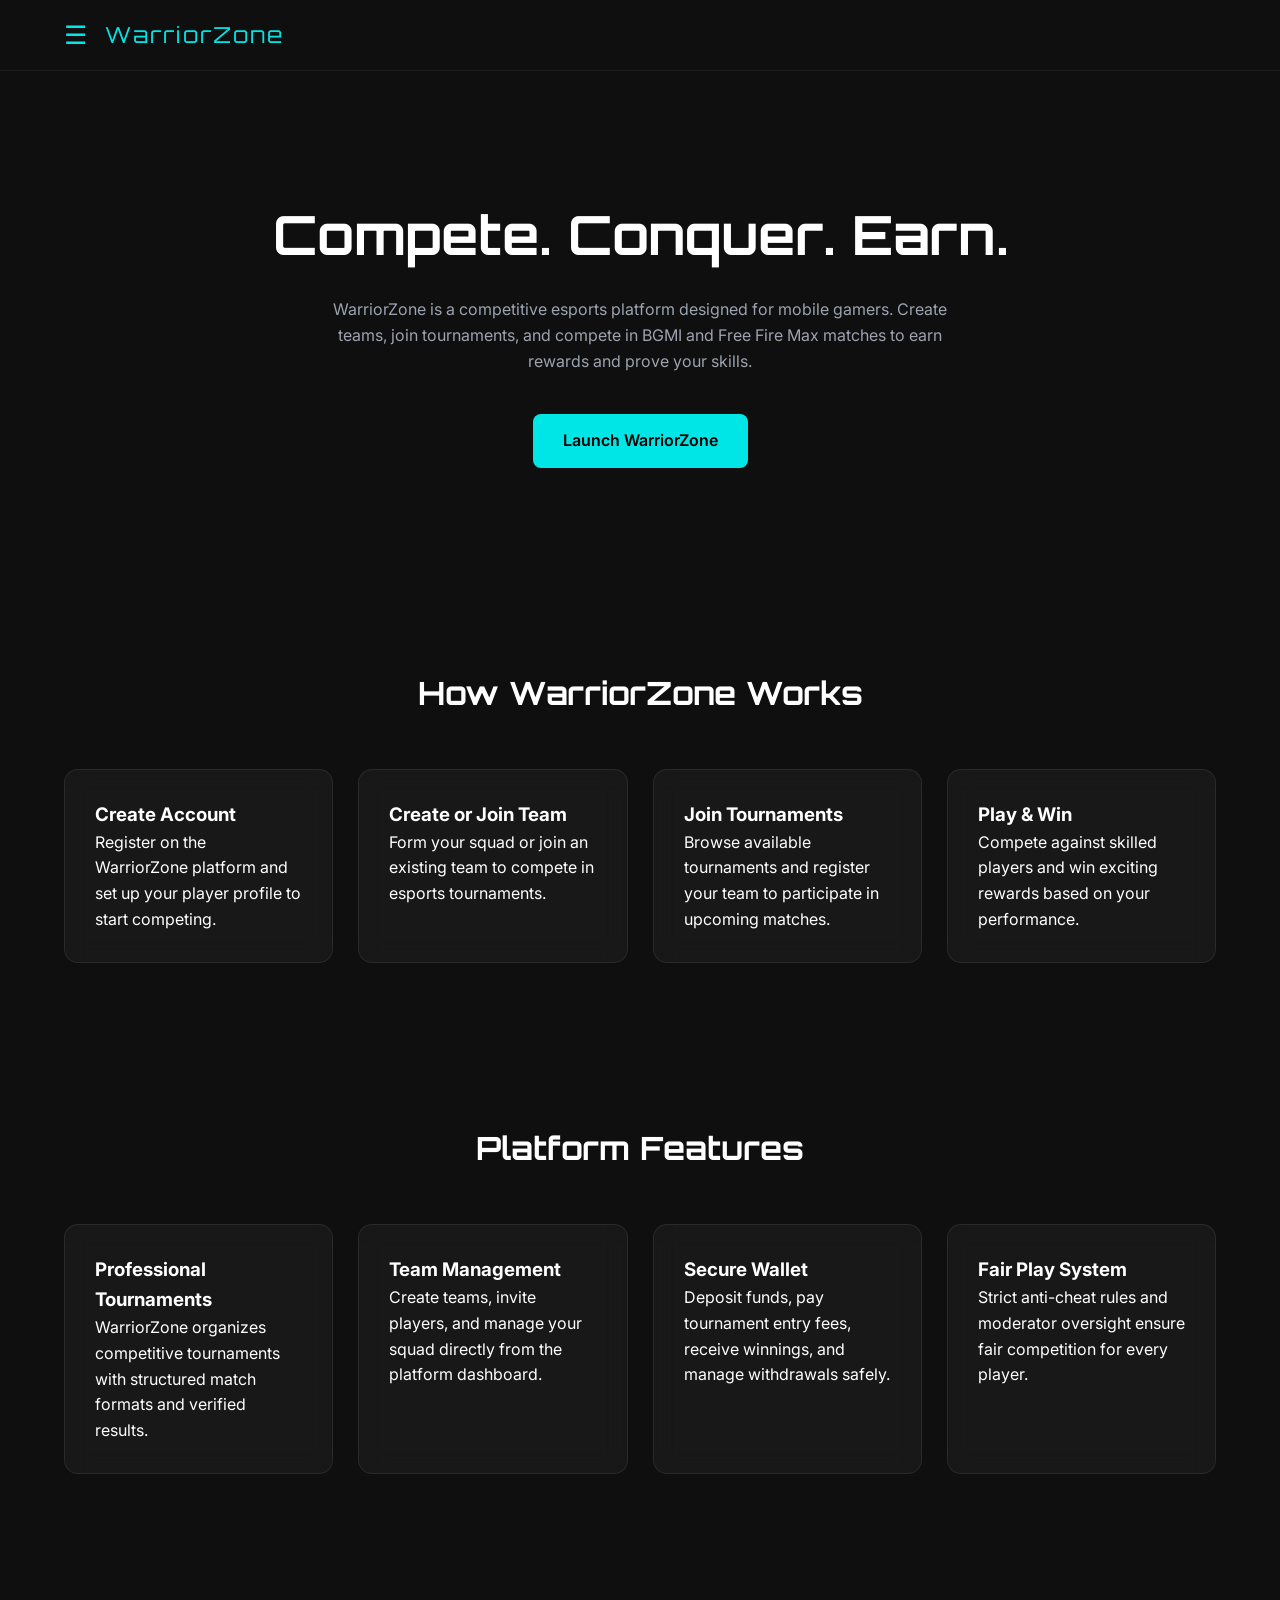
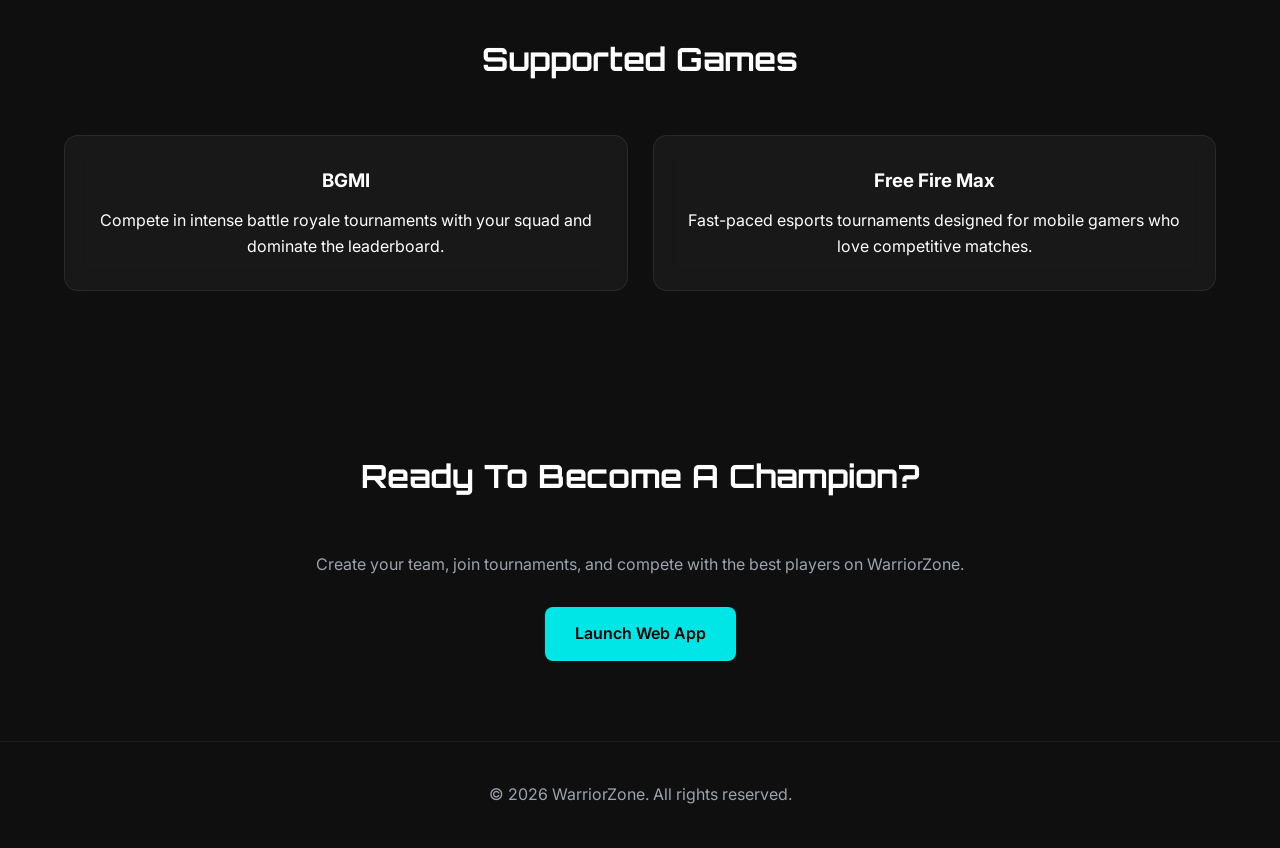
==== index.html @ e6193205 "Initial WarriorZone landing website" ====
<!DOCTYPE html>
<html lang="en">

<head>

<meta charset="UTF-8">
<meta name="viewport" content="width=device-width, initial-scale=1.0">

<title>WarriorZone | Compete. Conquer. Earn.</title>

<link rel="stylesheet" href="css/styles.css">

</head>


<body>


<!-- SIDEBAR -->

<div class="sidebar">

<a href="index.html">Home</a>
<a href="pages/about.html">About</a>
<a href="pages/how-it-works.html">How It Works</a>
<a href="pages/features.html">Features</a>
<a href="pages/games.html">Games</a>
<a href="pages/wallet.html">Wallet</a>
<a href="pages/support.html">Support</a>
<a href="pages/fairplay.html">Fair Play</a>
<a href="pages/terms.html">Terms</a>
<a href="pages/privacy.html">Privacy</a>

</div>



<!-- NAVBAR -->

<nav class="navbar">

<div class="container nav-inner">

<div class="hamburger">&#9776;</div>

<div class="logo-text">WarriorZone</div>

</div>

</nav>




<!-- HERO -->

<section class="hero">

<div class="container">

<h1>Compete. Conquer. Earn.</h1>

<p>
WarriorZone is a competitive esports platform designed for mobile gamers.
Create teams, join tournaments, and compete in BGMI and Free Fire Max matches
to earn rewards and prove your skills.
</p>

<a href="#" class="btn">Launch WarriorZone</a>

</div>

</section>



<!-- HOW IT WORKS PREVIEW -->

<section class="section">

<div class="container">

<h2 class="section-title">How WarriorZone Works</h2>

<div class="cards">

<div class="card">

<h3>Create Account</h3>

<p>
Register on the WarriorZone platform and set up your player profile to start competing.
</p>

</div>


<div class="card">

<h3>Create or Join Team</h3>

<p>
Form your squad or join an existing team to compete in esports tournaments.
</p>

</div>


<div class="card">

<h3>Join Tournaments</h3>

<p>
Browse available tournaments and register your team to participate in upcoming matches.
</p>

</div>


<div class="card">

<h3>Play & Win</h3>

<p>
Compete against skilled players and win exciting rewards based on your performance.
</p>

</div>

</div>

</div>

</section>



<!-- FEATURES -->

<section class="section">

<div class="container">

<h2 class="section-title">Platform Features</h2>

<div class="cards">

<div class="card">

<h3>Professional Tournaments</h3>

<p>
WarriorZone organizes competitive tournaments with structured match formats and verified results.
</p>

</div>


<div class="card">

<h3>Team Management</h3>

<p>
Create teams, invite players, and manage your squad directly from the platform dashboard.
</p>

</div>


<div class="card">

<h3>Secure Wallet</h3>

<p>
Deposit funds, pay tournament entry fees, receive winnings, and manage withdrawals safely.
</p>

</div>


<div class="card">

<h3>Fair Play System</h3>

<p>
Strict anti-cheat rules and moderator oversight ensure fair competition for every player.
</p>

</div>

</div>

</div>

</section>



<!-- SUPPORTED GAMES -->

<section class="section">

<div class="container">

<h2 class="section-title">Supported Games</h2>

<div class="cards">

<div class="card game-card">

<h3>BGMI</h3>

<p>
Compete in intense battle royale tournaments with your squad and dominate the leaderboard.
</p>

</div>


<div class="card game-card">

<h3>Free Fire Max</h3>

<p>
Fast-paced esports tournaments designed for mobile gamers who love competitive matches.
</p>

</div>

</div>

</div>

</section>



<!-- CALL TO ACTION -->

<section class="section">

<div class="container" style="text-align:center">

<h2 class="section-title">Ready To Become A Champion?</h2>

<p style="color:#9ca3af;margin-bottom:30px;">
Create your team, join tournaments, and compete with the best players on WarriorZone.
</p>

<a href="#" class="btn">Launch Web App</a>

</div>

</section>



<!-- FOOTER -->

<footer class="footer">

<div class="container">

<p>© 2026 WarriorZone. All rights reserved.</p>

</div>

</footer>



<script src="js/script.js"></script>

</body>
</html>
---- css/styles.css ----
/* =========================
FONTS
========================= */

@import url('https://fonts.googleapis.com/css2?family=Orbitron:wght@500;700&family=Inter:wght@300;400;500;600&display=swap');


/* =========================
ROOT VARIABLES
========================= */

:root{

--primary:#00E6E6;
--accent:#00FFFF;

--bg-dark:#0F0F0F;
--bg-darker:#121212;

--card-bg:rgba(255,255,255,0.04);
--card-border:rgba(255,255,255,0.08);

--text:#ffffff;
--text-muted:#9ca3af;

}


/* =========================
GLOBAL
========================= */

*{
margin:0;
padding:0;
box-sizing:border-box;
}

body{

font-family:'Inter',sans-serif;

background:var(--bg-dark);

color:var(--text);

line-height:1.6;

}

a{
text-decoration:none;
color:inherit;
transition:0.25s;
}

.container{

width:90%;
max-width:1200px;

margin:auto;

}

/* Prevent text cursor glitch */

.logo-text,
.hamburger{

user-select:none;

}


/* =========================
NAVBAR
========================= */

.navbar{

position:sticky;
top:0;

width:100%;

background:#0F0F0F;

z-index:1000;

border-bottom:1px solid rgba(255,255,255,0.05);

}

.nav-inner{

display:flex;

align-items:center;

gap:18px;

height:70px;

}

/* HAMBURGER */

.hamburger{

font-size:26px;

cursor:pointer;

color:var(--primary);

transition:0.25s;

}

.hamburger:hover{

transform:scale(1.1);

}

/* LOGO TEXT */

.logo-text{

font-family:'Orbitron',sans-serif;

font-size:22px;

letter-spacing:2px;

color:var(--primary);

}


/* =========================
SIDEBAR
========================= */

.sidebar{

position:fixed;

top:0;
left:-260px;

width:260px;
height:100%;

background:#080808;

padding:40px 30px;

transition:0.35s;

z-index:2000;

}

.sidebar.active{

left:0;

}

.sidebar a{

display:block;

margin:18px 0;

font-weight:500;

}

.sidebar a:hover{

color:var(--primary);

transform:translateX(5px);

}


/* =========================
HERO SECTION
========================= */

.hero{

padding:120px 0;

text-align:center;

}

.hero h1{

font-family:'Orbitron',sans-serif;

font-size:54px;

margin-bottom:20px;

}

.hero p{

max-width:650px;

margin:auto;

color:var(--text-muted);

margin-bottom:40px;

}


/* =========================
BUTTONS
========================= */

.btn{

display:inline-block;

padding:14px 30px;

border-radius:8px;

font-weight:600;

background:var(--primary);

color:#000;

transition:0.3s;

}

.btn:hover{

transform:translateY(-3px);

box-shadow:

0 0 8px var(--primary),
0 0 18px var(--primary),
0 0 35px var(--accent);

}


/* =========================
SECTIONS
========================= */

.section{

padding:80px 0;

}

.section-title{

text-align:center;

margin-bottom:50px;

font-family:'Orbitron',sans-serif;

font-size:32px;

}


/* =========================
CARDS
========================= */

.cards{

display:grid;

grid-template-columns:repeat(auto-fit,minmax(250px,1fr));

gap:25px;

}

.card{

padding:30px;

border-radius:14px;

background:var(--card-bg);

border:1px solid var(--card-border);

backdrop-filter:blur(12px);

transition:0.35s;

}

.card:hover{

transform:translateY(-10px) scale(1.02);

box-shadow:

0 10px 30px rgba(0,0,0,0.6),
0 0 12px rgba(0,230,230,0.2);

}


/* =========================
GAME CARDS
========================= */

.game-card{

text-align:center;

}

.game-card h3{

margin-bottom:12px;

}


/* =========================
FORMS
========================= */

form{

max-width:500px;

margin:auto;

}

input,
textarea{

width:100%;

padding:14px;

margin-bottom:16px;

border-radius:8px;

border:none;

background:#1b1b1b;

color:white;

font-family:'Inter',sans-serif;

}

textarea{

height:120px;

resize:none;

}


/* =========================
FAQ
========================= */

.faq-question{

padding:12px;

background:#1a1a1a;

border-radius:6px;

cursor:pointer;

margin-bottom:5px;

}

.faq-question:hover{

background:#222;

}

.faq-answer{

display:none;

padding:10px;

color:var(--text-muted);

}


/* =========================
FOOTER
========================= */

.footer{

padding:40px 0;

border-top:1px solid rgba(255,255,255,0.05);

text-align:center;

color:var(--text-muted);

}


/* =========================
RESPONSIVE
========================= */

@media(max-width:768px){

.hero h1{

font-size:38px;

}

.logo-text{

font-size:20px;

}

.nav-inner{

height:60px;

}

}
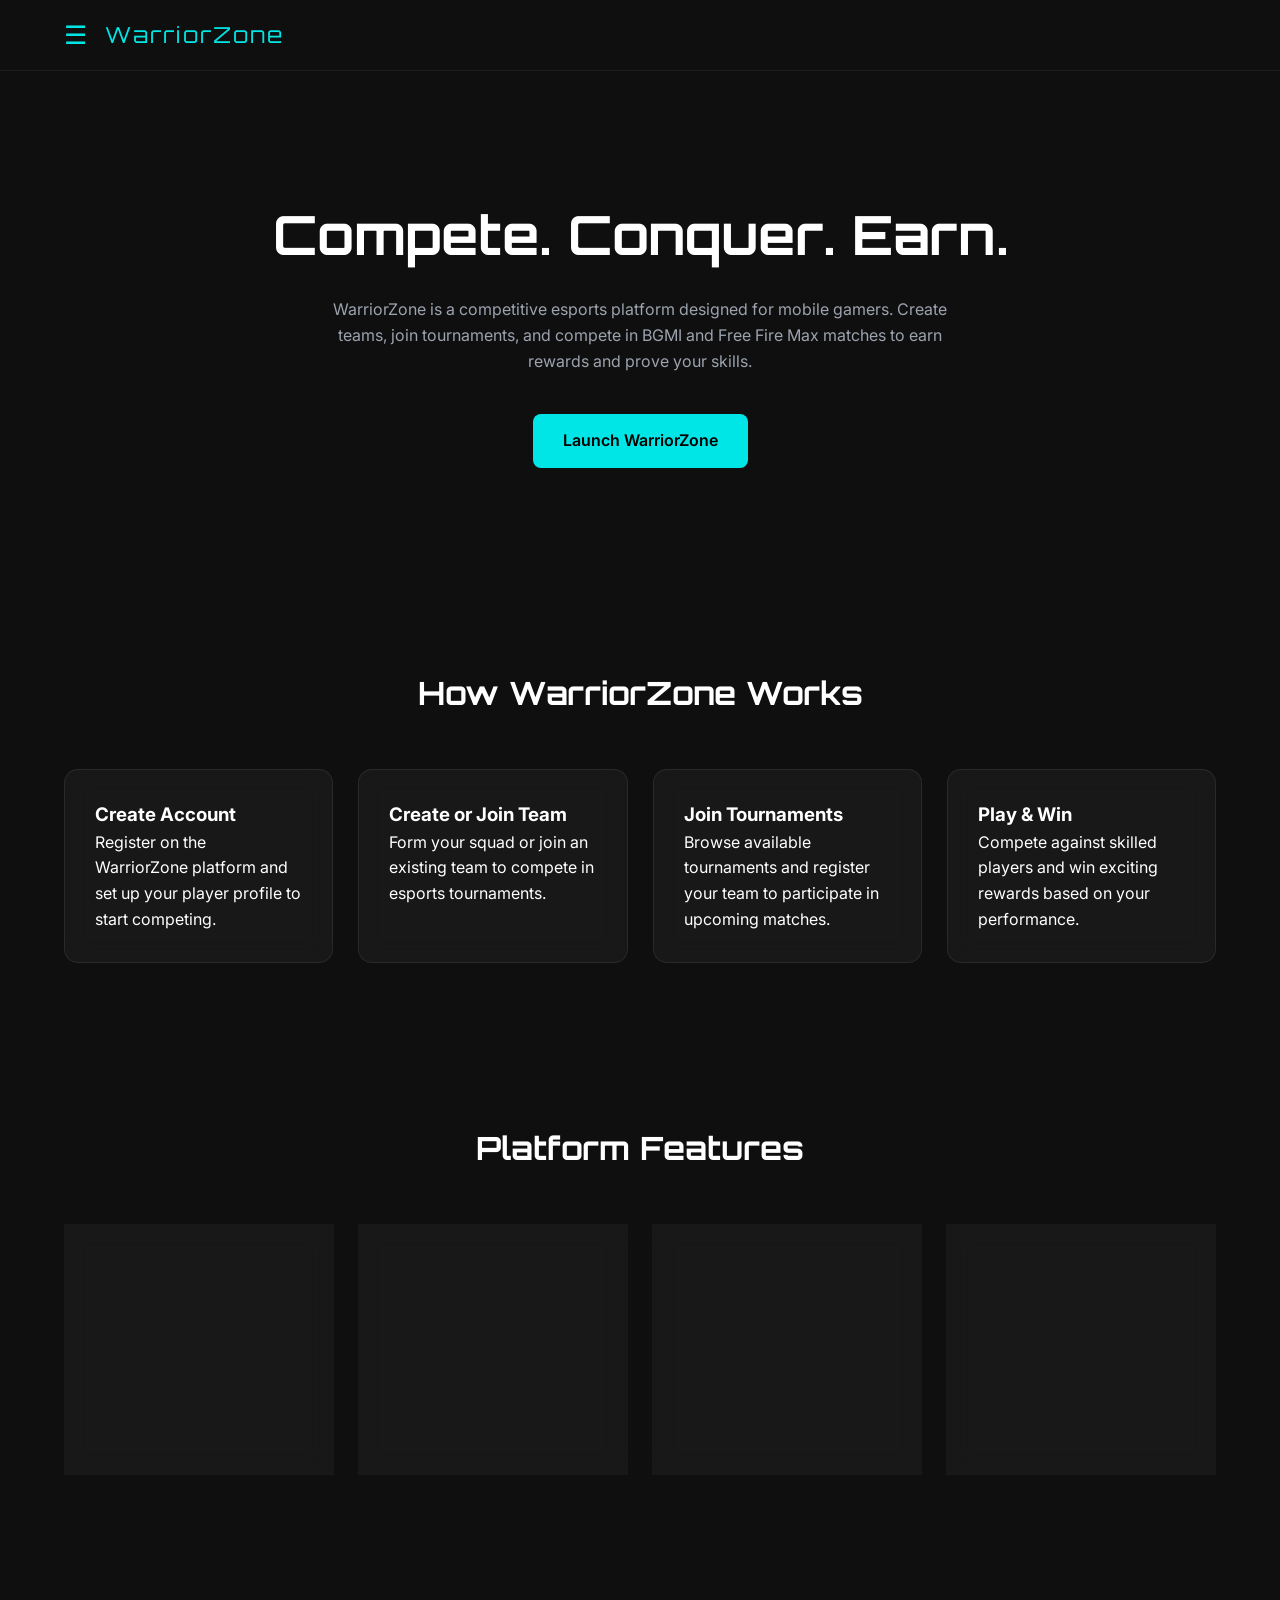
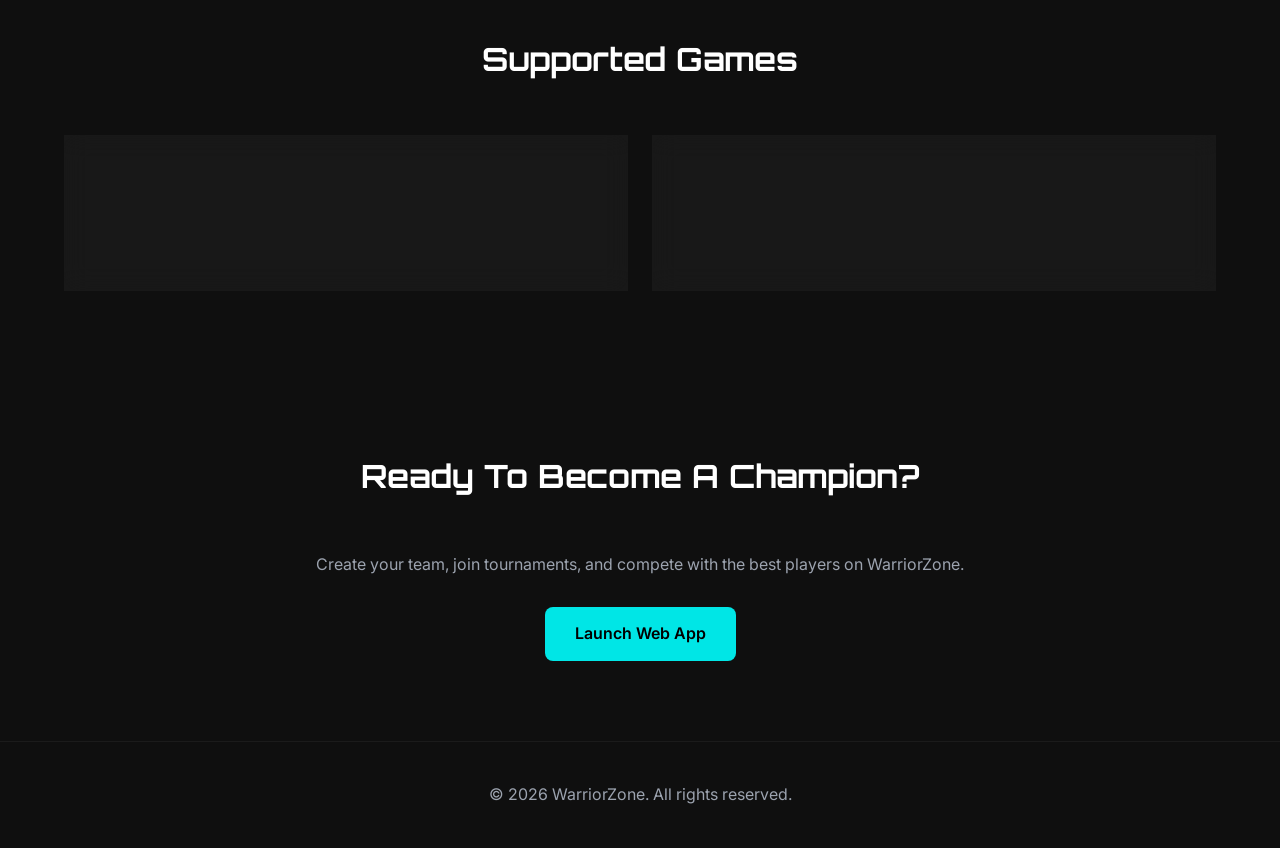
==== commit 91bc0fdc: "Fix webapp link" ====
--- a/index.html
+++ b/index.html
@@ -66,7 +66,7 @@
 to earn rewards and prove your skills.
 </p>
 
-<a href="#" class="btn">Launch WarriorZone</a>
+<a href="https://warriorzone.web.app" class="btn">Launch WarriorZone</a>
 
 </div>
 
@@ -247,7 +247,7 @@
 Create your team, join tournaments, and compete with the best players on WarriorZone.
 </p>
 
-<a href="#" class="btn">Launch Web App</a>
+<a href="https://warriorzone.web.app" class="btn">Launch Web App</a>
 
 </div>
 
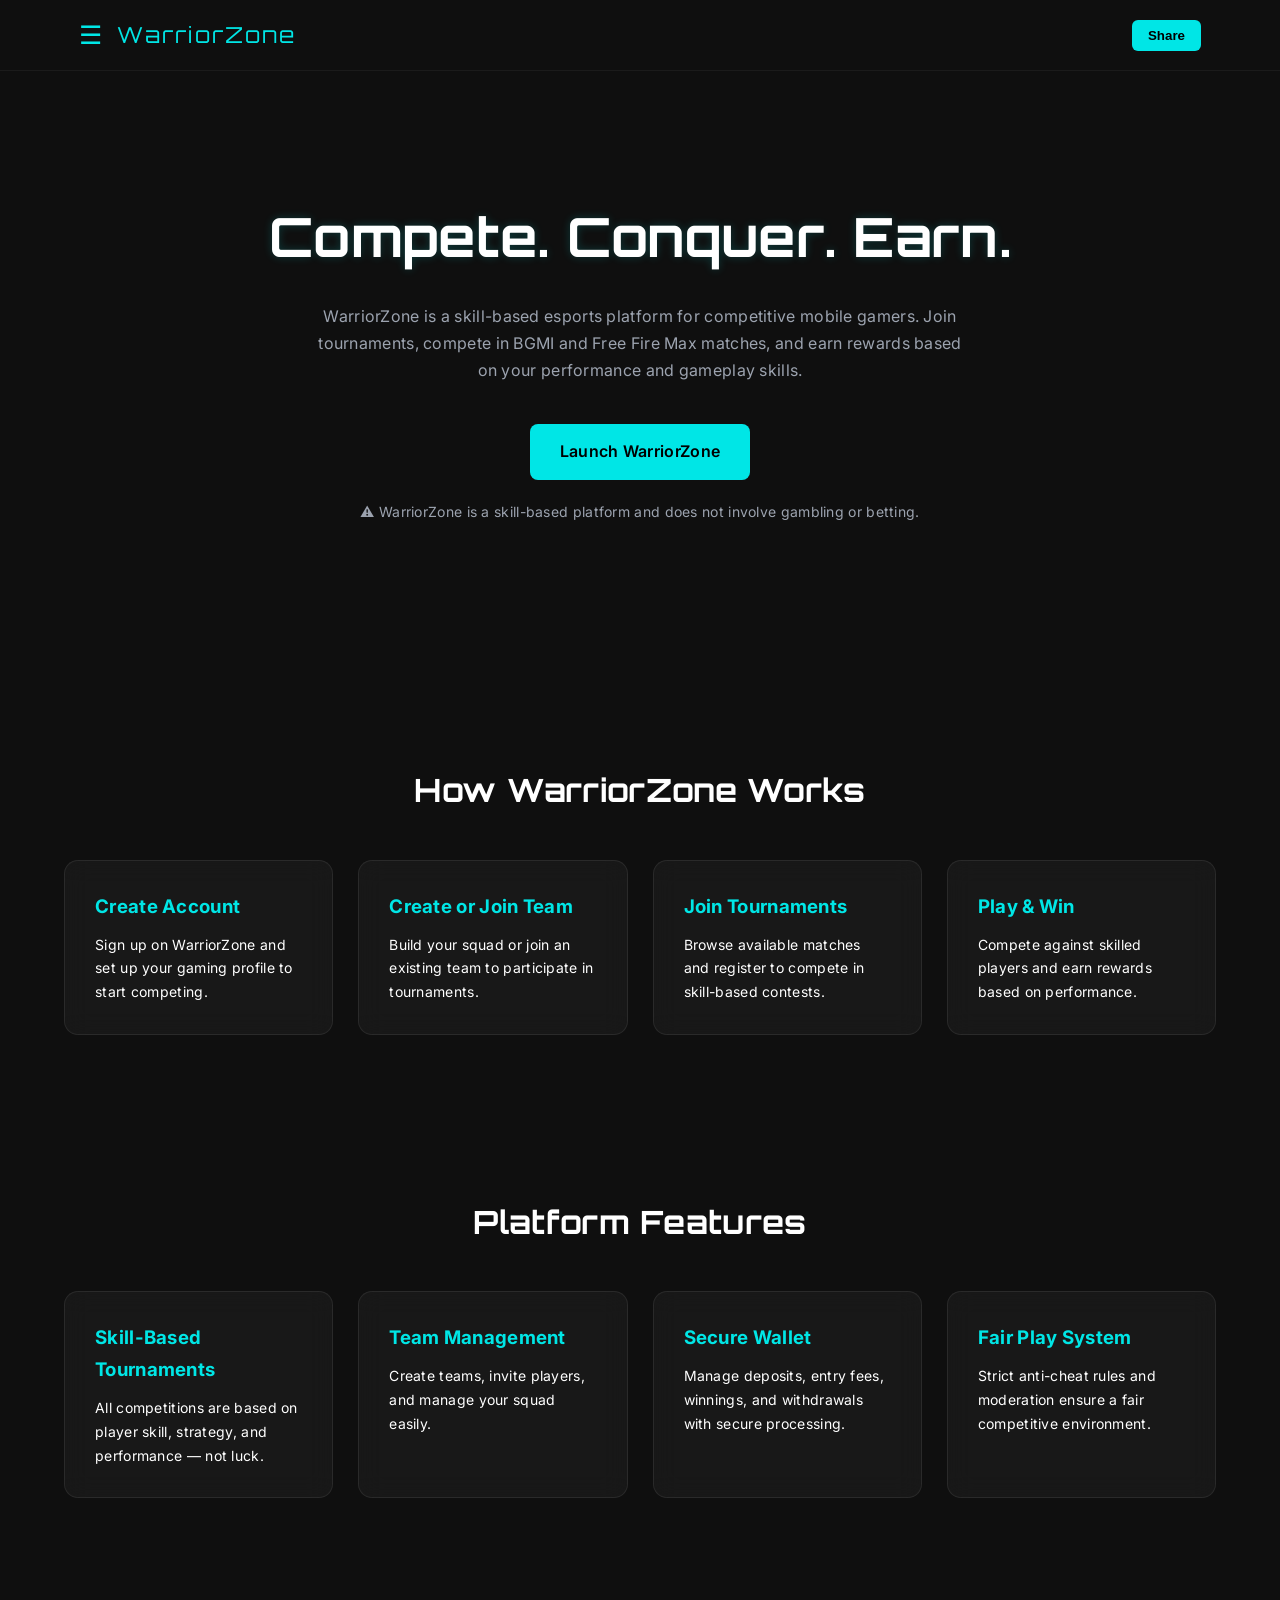
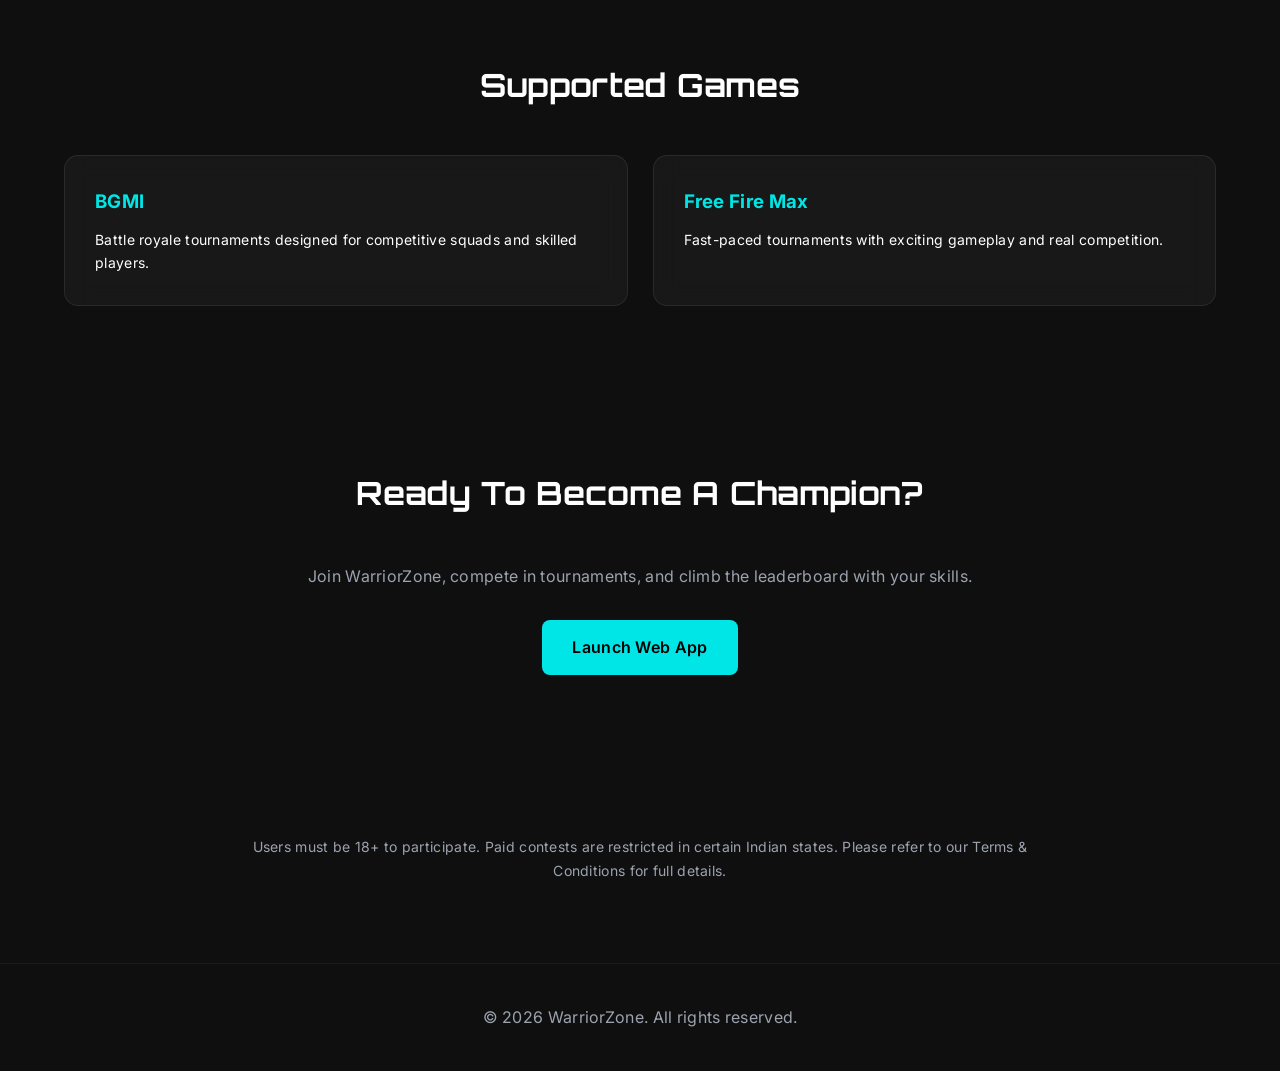
==== commit d6001dbb: "Initial commit - WarriorZone website" ====
--- a/index.html
+++ b/index.html
@@ -8,52 +8,58 @@
 
 <title>WarriorZone | Compete. Conquer. Earn.</title>
 
+<link rel="icon" href="assets/favicon.png">
 <link rel="stylesheet" href="css/styles.css">
 
 </head>
 
-
 <body>
 
+<!-- OVERLAY -->
+<div class="overlay"></div>
 
 <!-- SIDEBAR -->
-
 <div class="sidebar">
 
-<a href="index.html">Home</a>
-<a href="pages/about.html">About</a>
-<a href="pages/how-it-works.html">How It Works</a>
-<a href="pages/features.html">Features</a>
-<a href="pages/games.html">Games</a>
-<a href="pages/wallet.html">Wallet</a>
-<a href="pages/support.html">Support</a>
-<a href="pages/fairplay.html">Fair Play</a>
-<a href="pages/terms.html">Terms</a>
-<a href="pages/privacy.html">Privacy</a>
-
-</div>
-
+<a href="../index.html">Home</a>
+<a href="../pages/about.html">About</a>
+<a href="../pages/how-it-works.html">How It Works</a>
+<a href="../pages/features.html">Features</a>
+<a href="../pages/games.html">Games</a>
+<a href="../pages/wallet.html">Wallet</a>
+<a href="../pages/support.html">Support</a>
+<a href="../pages/fairplay.html">Fair Play</a>
+<a href="../pages/terms.html">Terms</a>
+<a href="../pages/privacy.html">Privacy</a>
+<a href="../pages/refund.html">Refund</a>
+<a href="../pages/disclaimer.html">Disclaimer</a>
+<a href="../pages/contact.html">Contact us</a>
+
+</div>
 
 
 <!-- NAVBAR -->
-
 <nav class="navbar">
 
 <div class="container nav-inner">
 
 <div class="hamburger">&#9776;</div>
 
-<div class="logo-text">WarriorZone</div>
-
-</div>
+<div class="logo">
+  <a href="/">
+    <span class="logo-text">WarriorZone</span>
+  </a>
+</div>
+
+<!-- ✅ SHARE BUTTON -->
+<button class="share-btn" onclick="shareSite()">Share</button>
+
+</div>
+
 
 </nav>
 
-
-
-
 <!-- HERO -->
-
 <section class="hero">
 
 <div class="container">
@@ -61,21 +67,22 @@
 <h1>Compete. Conquer. Earn.</h1>
 
 <p>
-WarriorZone is a competitive esports platform designed for mobile gamers.
-Create teams, join tournaments, and compete in BGMI and Free Fire Max matches
-to earn rewards and prove your skills.
+WarriorZone is a skill-based esports platform for competitive mobile gamers.
+Join tournaments, compete in BGMI and Free Fire Max matches, and earn rewards
+based on your performance and gameplay skills.
 </p>
 
 <a href="https://warriorzone.web.app" class="btn">Launch WarriorZone</a>
 
-</div>
-
-</section>
-
-
-
-<!-- HOW IT WORKS PREVIEW -->
-
+<p style="margin-top:20px;color:#9ca3af;font-size:14px;">
+⚠️ WarriorZone is a skill-based platform and does not involve gambling or betting.
+</p>
+
+</div>
+
+</section>
+
+<!-- HOW IT WORKS -->
 <section class="section">
 
 <div class="container">
@@ -85,58 +92,40 @@
 <div class="cards">
 
 <div class="card">
-
 <h3>Create Account</h3>
-
-<p>
-Register on the WarriorZone platform and set up your player profile to start competing.
-</p>
-
-</div>
-
-
-<div class="card">
-
+<p>
+Sign up on WarriorZone and set up your gaming profile to start competing.
+</p>
+</div>
+
+<div class="card">
 <h3>Create or Join Team</h3>
-
-<p>
-Form your squad or join an existing team to compete in esports tournaments.
-</p>
-
-</div>
-
-
-<div class="card">
-
+<p>
+Build your squad or join an existing team to participate in tournaments.
+</p>
+</div>
+
+<div class="card">
 <h3>Join Tournaments</h3>
-
-<p>
-Browse available tournaments and register your team to participate in upcoming matches.
-</p>
-
-</div>
-
-
-<div class="card">
-
+<p>
+Browse available matches and register to compete in skill-based contests.
+</p>
+</div>
+
+<div class="card">
 <h3>Play & Win</h3>
-
-<p>
-Compete against skilled players and win exciting rewards based on your performance.
-</p>
-
-</div>
-
-</div>
-
-</div>
-
-</section>
-
-
+<p>
+Compete against skilled players and earn rewards based on performance.
+</p>
+</div>
+
+</div>
+
+</div>
+
+</section>
 
 <!-- FEATURES -->
-
 <section class="section">
 
 <div class="container">
@@ -146,58 +135,40 @@
 <div class="cards">
 
 <div class="card">
-
-<h3>Professional Tournaments</h3>
-
-<p>
-WarriorZone organizes competitive tournaments with structured match formats and verified results.
-</p>
-
-</div>
-
-
-<div class="card">
-
+<h3>Skill-Based Tournaments</h3>
+<p>
+All competitions are based on player skill, strategy, and performance — not luck.
+</p>
+</div>
+
+<div class="card">
 <h3>Team Management</h3>
-
-<p>
-Create teams, invite players, and manage your squad directly from the platform dashboard.
-</p>
-
-</div>
-
-
-<div class="card">
-
+<p>
+Create teams, invite players, and manage your squad easily.
+</p>
+</div>
+
+<div class="card">
 <h3>Secure Wallet</h3>
-
-<p>
-Deposit funds, pay tournament entry fees, receive winnings, and manage withdrawals safely.
-</p>
-
-</div>
-
-
-<div class="card">
-
+<p>
+Manage deposits, entry fees, winnings, and withdrawals with secure processing.
+</p>
+</div>
+
+<div class="card">
 <h3>Fair Play System</h3>
-
-<p>
-Strict anti-cheat rules and moderator oversight ensure fair competition for every player.
-</p>
-
-</div>
-
-</div>
-
-</div>
-
-</section>
-
-
+<p>
+Strict anti-cheat rules and moderation ensure a fair competitive environment.
+</p>
+</div>
+
+</div>
+
+</div>
+
+</section>
 
 <!-- SUPPORTED GAMES -->
-
 <section class="section">
 
 <div class="container">
@@ -207,36 +178,26 @@
 <div class="cards">
 
 <div class="card game-card">
-
 <h3>BGMI</h3>
-
-<p>
-Compete in intense battle royale tournaments with your squad and dominate the leaderboard.
-</p>
-
-</div>
-
+<p>
+Battle royale tournaments designed for competitive squads and skilled players.
+</p>
+</div>
 
 <div class="card game-card">
-
 <h3>Free Fire Max</h3>
-
-<p>
-Fast-paced esports tournaments designed for mobile gamers who love competitive matches.
-</p>
-
-</div>
-
-</div>
-
-</div>
-
-</section>
-
-
+<p>
+Fast-paced tournaments with exciting gameplay and real competition.
+</p>
+</div>
+
+</div>
+
+</div>
+
+</section>
 
 <!-- CALL TO ACTION -->
-
 <section class="section">
 
 <div class="container" style="text-align:center">
@@ -244,7 +205,7 @@
 <h2 class="section-title">Ready To Become A Champion?</h2>
 
 <p style="color:#9ca3af;margin-bottom:30px;">
-Create your team, join tournaments, and compete with the best players on WarriorZone.
+Join WarriorZone, compete in tournaments, and climb the leaderboard with your skills.
 </p>
 
 <a href="https://warriorzone.web.app" class="btn">Launch Web App</a>
@@ -253,10 +214,21 @@
 
 </section>
 
-
+<!-- LEGAL NOTE -->
+<section class="section">
+
+<div class="container">
+
+<p style="text-align:center;color:#9ca3af;font-size:14px;max-width:800px;margin:auto;">
+Users must be 18+ to participate. Paid contests are restricted in certain Indian states.
+Please refer to our Terms & Conditions for full details.
+</p>
+
+</div>
+
+</section>
 
 <!-- FOOTER -->
-
 <footer class="footer">
 
 <div class="container">
@@ -266,8 +238,6 @@
 </div>
 
 </footer>
-
-
 
 <script src="js/script.js"></script>
 
--- a/css/styles.css
+++ b/css/styles.css
@@ -1,16 +1,12 @@
 /* =========================
 FONTS
 ========================= */
-
 @import url('https://fonts.googleapis.com/css2?family=Orbitron:wght@500;700&family=Inter:wght@300;400;500;600&display=swap');
 
-
 /* =========================
 ROOT VARIABLES
 ========================= */
-
 :root{
-
 --primary:#00E6E6;
 --accent:#00FFFF;
 
@@ -22,30 +18,27 @@
 
 --text:#ffffff;
 --text-muted:#9ca3af;
-
-}
-
+}
 
 /* =========================
 GLOBAL
 ========================= */
-
 *{
 margin:0;
 padding:0;
 box-sizing:border-box;
 }
 
+html{
+scroll-behavior:smooth;
+}
+
 body{
-
 font-family:'Inter',sans-serif;
-
 background:var(--bg-dark);
-
 color:var(--text);
-
-line-height:1.6;
-
+line-height:1.7;
+letter-spacing:0.3px;
 }
 
 a{
@@ -55,407 +48,431 @@
 }
 
 .container{
-
 width:90%;
 max-width:1200px;
-
 margin:auto;
-
-}
-
-/* Prevent text cursor glitch */
+}
 
 .logo-text,
 .hamburger{
-
 user-select:none;
-
-}
-
+}
 
 /* =========================
 NAVBAR
 ========================= */
-
 .navbar{
-
 position:sticky;
 top:0;
-
 width:100%;
-
 background:#0F0F0F;
-
 z-index:1000;
-
 border-bottom:1px solid rgba(255,255,255,0.05);
-
+backdrop-filter:blur(10px);
 }
 
 .nav-inner{
-
 display:flex;
-
 align-items:center;
-
-gap:18px;
-
+gap:15px;
 height:70px;
-
-}
-
-/* HAMBURGER */
+padding:0 15px;
+}
 
 .hamburger{
-
 font-size:26px;
-
 cursor:pointer;
-
-color:var(--primary);
-
+color:var(--primary);
 transition:0.25s;
-
 }
 
 .hamburger:hover{
-
 transform:scale(1.1);
-
-}
-
-/* LOGO TEXT */
+}
+
+/* =========================
+LOGO
+========================= */
+.logo{
+display:flex;
+align-items:center;
+gap:10px;
+cursor:pointer;
+}
 
 .logo-text{
-
 font-family:'Orbitron',sans-serif;
-
 font-size:22px;
-
 letter-spacing:2px;
-
-color:var(--primary);
-
-}
-
+color:var(--primary);
+transition:all 0.3s ease;
+}
+
+.logo:hover .logo-text{
+color:var(--accent);
+text-shadow:0 0 6px rgba(0,230,230,0.6);
+}
 
 /* =========================
 SIDEBAR
 ========================= */
-
 .sidebar{
-
 position:fixed;
-
 top:0;
 left:-260px;
-
 width:260px;
 height:100%;
-
 background:#080808;
-
-padding:40px 30px;
-
-transition:0.35s;
-
+padding:60px 25px;
+transition:0.35s ease;
 z-index:2000;
-
+display:flex;
+flex-direction:column;
+border-right:1px solid rgba(255,255,255,0.05);
 }
 
 .sidebar.active{
-
 left:0;
-
 }
 
 .sidebar a{
-
 display:block;
-
-margin:18px 0;
-
+padding:12px 10px;
+margin:6px 0;
 font-weight:500;
-
+color:var(--text-muted);
+border-radius:6px;
+transition:0.25s;
+position:relative;
 }
 
 .sidebar a:hover{
-
-color:var(--primary);
-
-transform:translateX(5px);
-
-}
-
-
-/* =========================
-HERO SECTION
-========================= */
-
+color:var(--primary);
+background:rgba(0,230,230,0.08);
+transform:translateX(6px);
+}
+
+/* ACTIVE LINK */
+.sidebar a.active{
+color:var(--primary);
+background:rgba(0,230,230,0.12);
+}
+
+/* =========================
+OVERLAY
+========================= */
+.overlay{
+position:fixed;
+top:0;
+left:0;
+width:100%;
+height:100%;
+background:rgba(0,0,0,0.6);
+backdrop-filter:blur(3px);
+opacity:0;
+pointer-events:none;
+transition:0.3s;
+z-index:1500;
+}
+
+.overlay.active{
+opacity:1;
+pointer-events:all;
+}
+
+/* =========================
+HERO
+========================= */
 .hero{
-
 padding:120px 0;
-
 text-align:center;
-
 }
 
 .hero h1{
-
 font-family:'Orbitron',sans-serif;
-
 font-size:54px;
-
 margin-bottom:20px;
-
+text-shadow:0 0 10px rgba(0,230,230,0.2);
 }
 
 .hero p{
-
 max-width:650px;
-
 margin:auto;
-
-color:var(--text-muted);
-
+color:var(--text-muted);
 margin-bottom:40px;
-
-}
-
+}
 
 /* =========================
 BUTTONS
 ========================= */
-
 .btn{
-
 display:inline-block;
-
 padding:14px 30px;
-
 border-radius:8px;
-
 font-weight:600;
-
 background:var(--primary);
-
 color:#000;
-
 transition:0.3s;
-
 }
 
 .btn:hover{
-
-transform:translateY(-3px);
-
+transform:translateY(-3px) scale(1.05);
 box-shadow:
-
 0 0 8px var(--primary),
 0 0 18px var(--primary),
 0 0 35px var(--accent);
-
-}
-
+}
 
 /* =========================
 SECTIONS
 ========================= */
-
 .section{
-
 padding:80px 0;
-
 }
 
 .section-title{
-
 text-align:center;
-
-margin-bottom:50px;
-
+margin-bottom:30px;
 font-family:'Orbitron',sans-serif;
-
 font-size:32px;
-
-}
-
+position:relative;
+}
+
+/* underline animation */
+.section-title::after{
+content:"";
+display:block;
+width:0%;
+height:2px;
+margin:10px auto 0;
+background:var(--primary);
+transition:0.5s;
+}
+
+.section-title:hover::after{
+width:80px;
+}
 
 /* =========================
 CARDS
 ========================= */
-
 .cards{
-
 display:grid;
-
 grid-template-columns:repeat(auto-fit,minmax(250px,1fr));
-
 gap:25px;
-
 }
 
 .card{
-
 padding:30px;
-
 border-radius:14px;
-
 background:var(--card-bg);
-
 border:1px solid var(--card-border);
-
 backdrop-filter:blur(12px);
-
 transition:0.35s;
-
 }
 
 .card:hover{
-
-transform:translateY(-10px) scale(1.02);
-
+transform:translateY(-12px) scale(1.03);
 box-shadow:
-
-0 10px 30px rgba(0,0,0,0.6),
-0 0 12px rgba(0,230,230,0.2);
-
-}
-
-
-/* =========================
-GAME CARDS
-========================= */
-
-.game-card{
-
+0 15px 40px rgba(0,0,0,0.7),
+0 0 20px rgba(0,230,230,0.3);
+border-color:rgba(0,230,230,0.3);
+}
+
+.card h3{
+margin-bottom:10px;
+color:var(--primary);
+}
+
+.card p{
+font-size:14px;
+}
+
+/* =========================
+LEGAL / DOCUMENT PAGES
+========================= */
+.legal{
+max-width:800px;
+margin:auto;
+line-height:1.8;
+font-size:15px;
+}
+
+.legal h2{
+margin-top:30px;
+margin-bottom:10px;
+font-size:20px;
+color:var(--primary);
+}
+
+.legal p{
+color:var(--text-muted);
+margin-bottom:15px;
+}
+
+.legal ul{
+margin-left:20px;
+margin-bottom:15px;
+color:var(--text-muted);
+}
+
+.legal li{
+margin-bottom:8px;
+}
+
+.last-updated{
 text-align:center;
-
-}
-
-.game-card h3{
-
-margin-bottom:12px;
-
-}
-
+color:var(--text-muted);
+margin-bottom:40px;
+font-size:14px;
+}
 
 /* =========================
 FORMS
 ========================= */
-
-form{
-
-max-width:500px;
-
-margin:auto;
-
-}
-
-input,
-textarea{
-
+input, textarea{
 width:100%;
-
 padding:14px;
-
 margin-bottom:16px;
-
 border-radius:8px;
-
 border:none;
-
 background:#1b1b1b;
-
 color:white;
-
-font-family:'Inter',sans-serif;
-
-}
-
-textarea{
-
-height:120px;
-
-resize:none;
-
-}
-
+}
 
 /* =========================
 FAQ
 ========================= */
-
 .faq-question{
-
 padding:12px;
-
 background:#1a1a1a;
-
 border-radius:6px;
-
 cursor:pointer;
-
 margin-bottom:5px;
-
+transition:0.2s;
 }
 
 .faq-question:hover{
-
 background:#222;
-
 }
 
 .faq-answer{
-
 display:none;
-
 padding:10px;
-
-color:var(--text-muted);
-
-}
-
+color:var(--text-muted);
+}
 
 /* =========================
 FOOTER
 ========================= */
-
 .footer{
-
 padding:40px 0;
-
 border-top:1px solid rgba(255,255,255,0.05);
-
 text-align:center;
-
-color:var(--text-muted);
-
-}
-
+color:var(--text-muted);
+}
+
+.footer a{
+color:var(--text-muted);
+margin:0 6px;
+font-size:14px;
+}
+
+.footer a:hover{
+color:var(--primary);
+}
+
+/* =========================
+ANIMATIONS
+========================= */
+.reveal{
+opacity:0;
+transform:translateY(40px);
+transition:0.8s ease;
+}
+
+.reveal.active{
+opacity:1;
+transform:translateY(0);
+}
 
 /* =========================
 RESPONSIVE
 ========================= */
-
 @media(max-width:768px){
 
 .hero h1{
-
 font-size:38px;
-
 }
 
 .logo-text{
-
 font-size:20px;
-
 }
 
 .nav-inner{
-
 height:60px;
-
-}
-
-}
+}
+
+}
+.sidebar{
+position:fixed;
+top:0;
+left:-260px;
+width:260px;
+height:100vh; /* full screen height */
+background:#080808;
+padding:60px 25px;
+transition:0.35s ease;
+z-index:2000;
+display:flex;
+flex-direction:column;
+border-right:1px solid rgba(255,255,255,0.05);
+
+/* ✅ ADD THESE */
+overflow-y:auto;
+scroll-behavior:smooth;
+}
+/* SCROLLBAR STYLE */
+.sidebar::-webkit-scrollbar{
+width:6px;
+}
+
+.sidebar::-webkit-scrollbar-track{
+background:transparent;
+}
+
+.sidebar::-webkit-scrollbar-thumb{
+background:rgba(0,230,230,0.5);
+border-radius:10px;
+}
+
+.sidebar::-webkit-scrollbar-thumb:hover{
+background:rgba(0,230,230,0.9);
+}
+
+/* SHARE BUTTON */
+.share-btn{
+margin-left:auto;
+padding:8px 16px;
+border-radius:6px;
+border:none;
+background:var(--primary);
+color:#000;
+font-weight:600;
+cursor:pointer;
+transition:0.3s;
+}
+
+.share-btn:hover{
+background:var(--accent);
+transform:scale(1.05);
+box-shadow:0 0 10px var(--primary);
+}
+
+.card i.fa-telegram{
+transition:0.3s;
+}
+
+.card:hover i.fa-telegram{
+transform:scale(1.2);
+}
